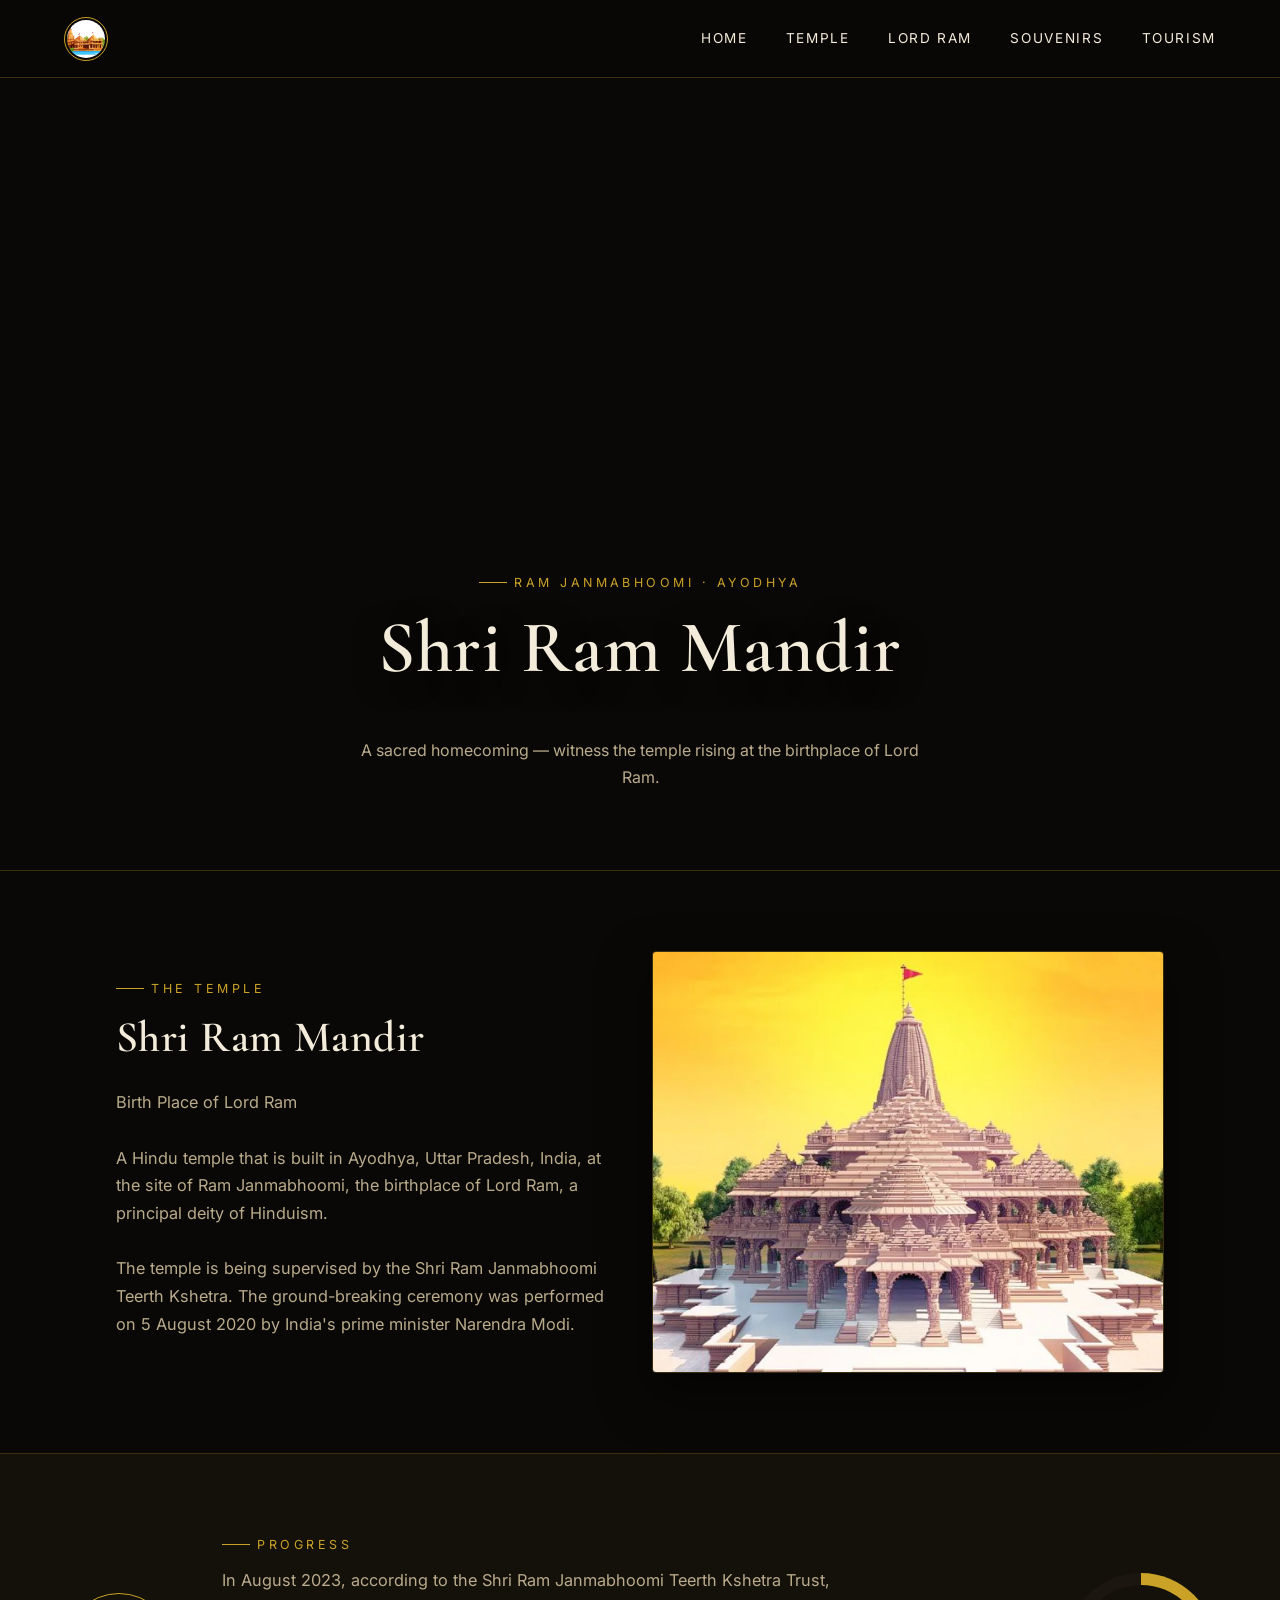
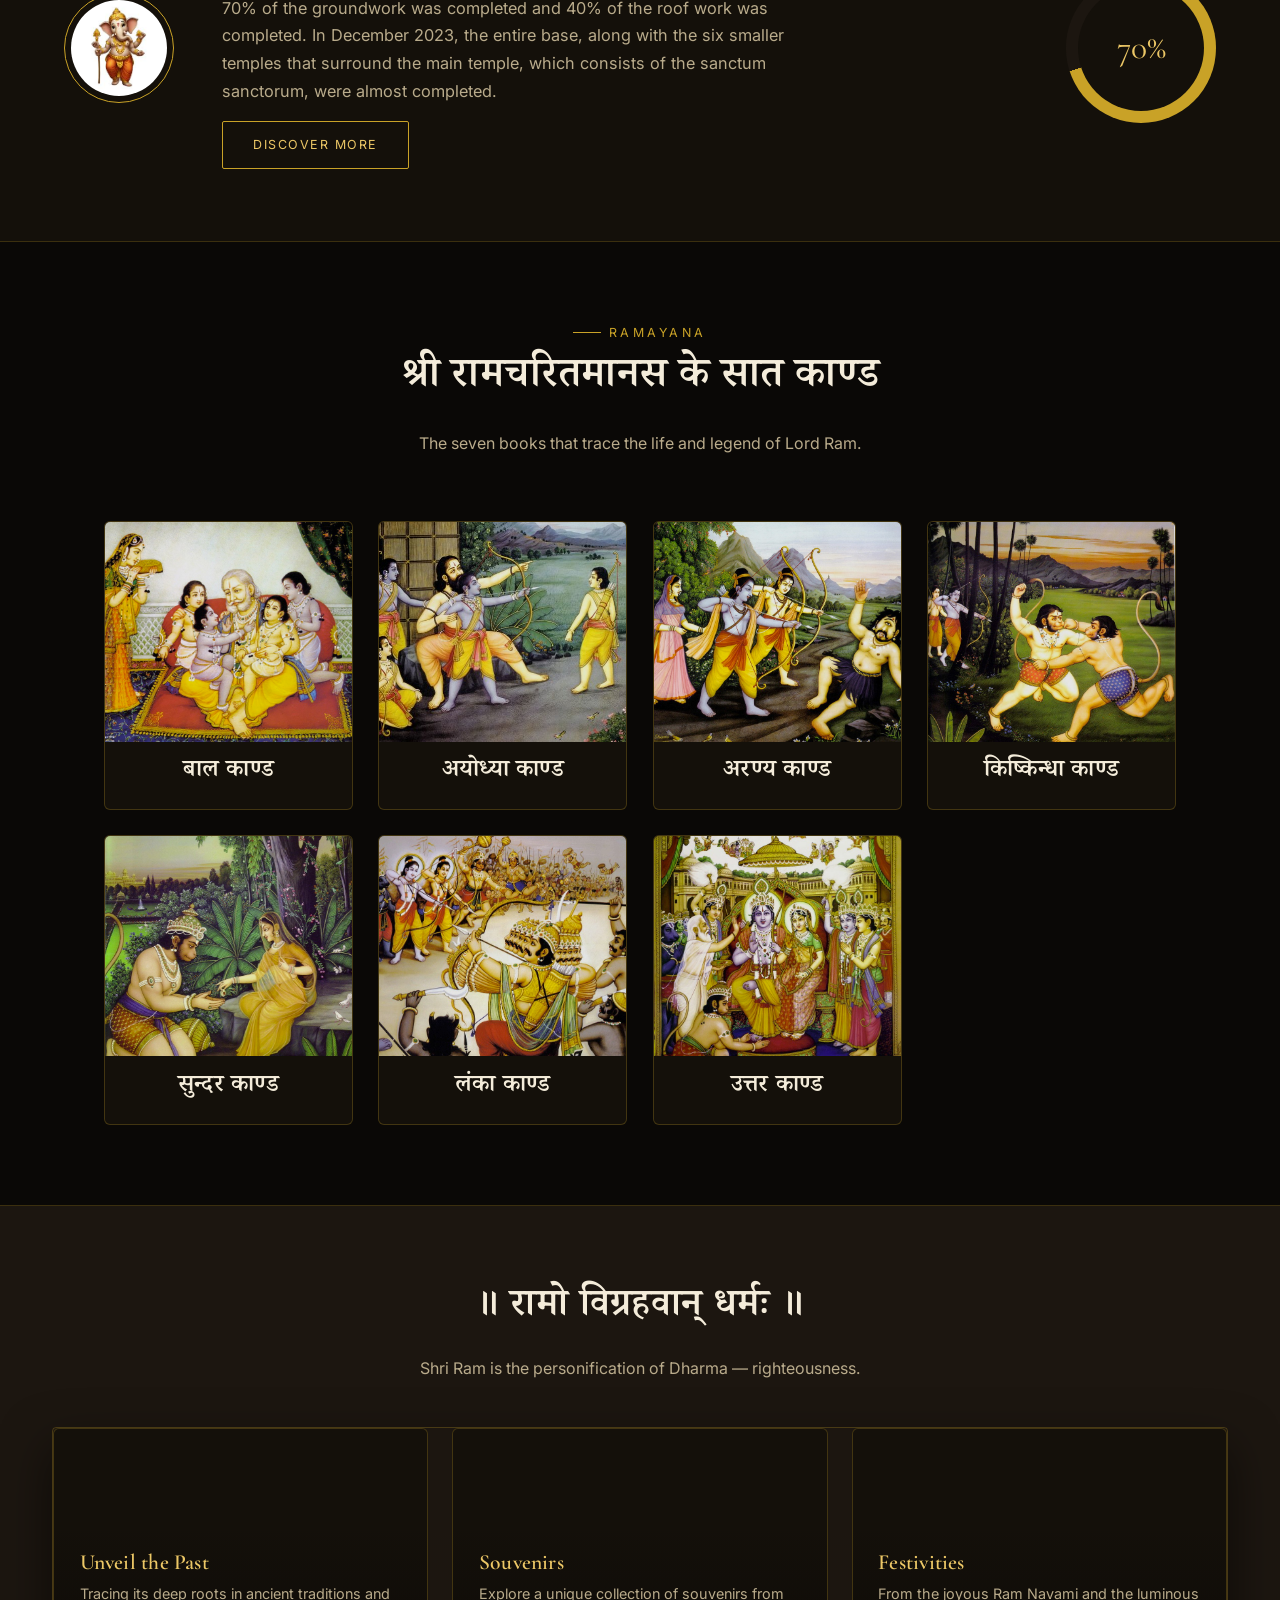
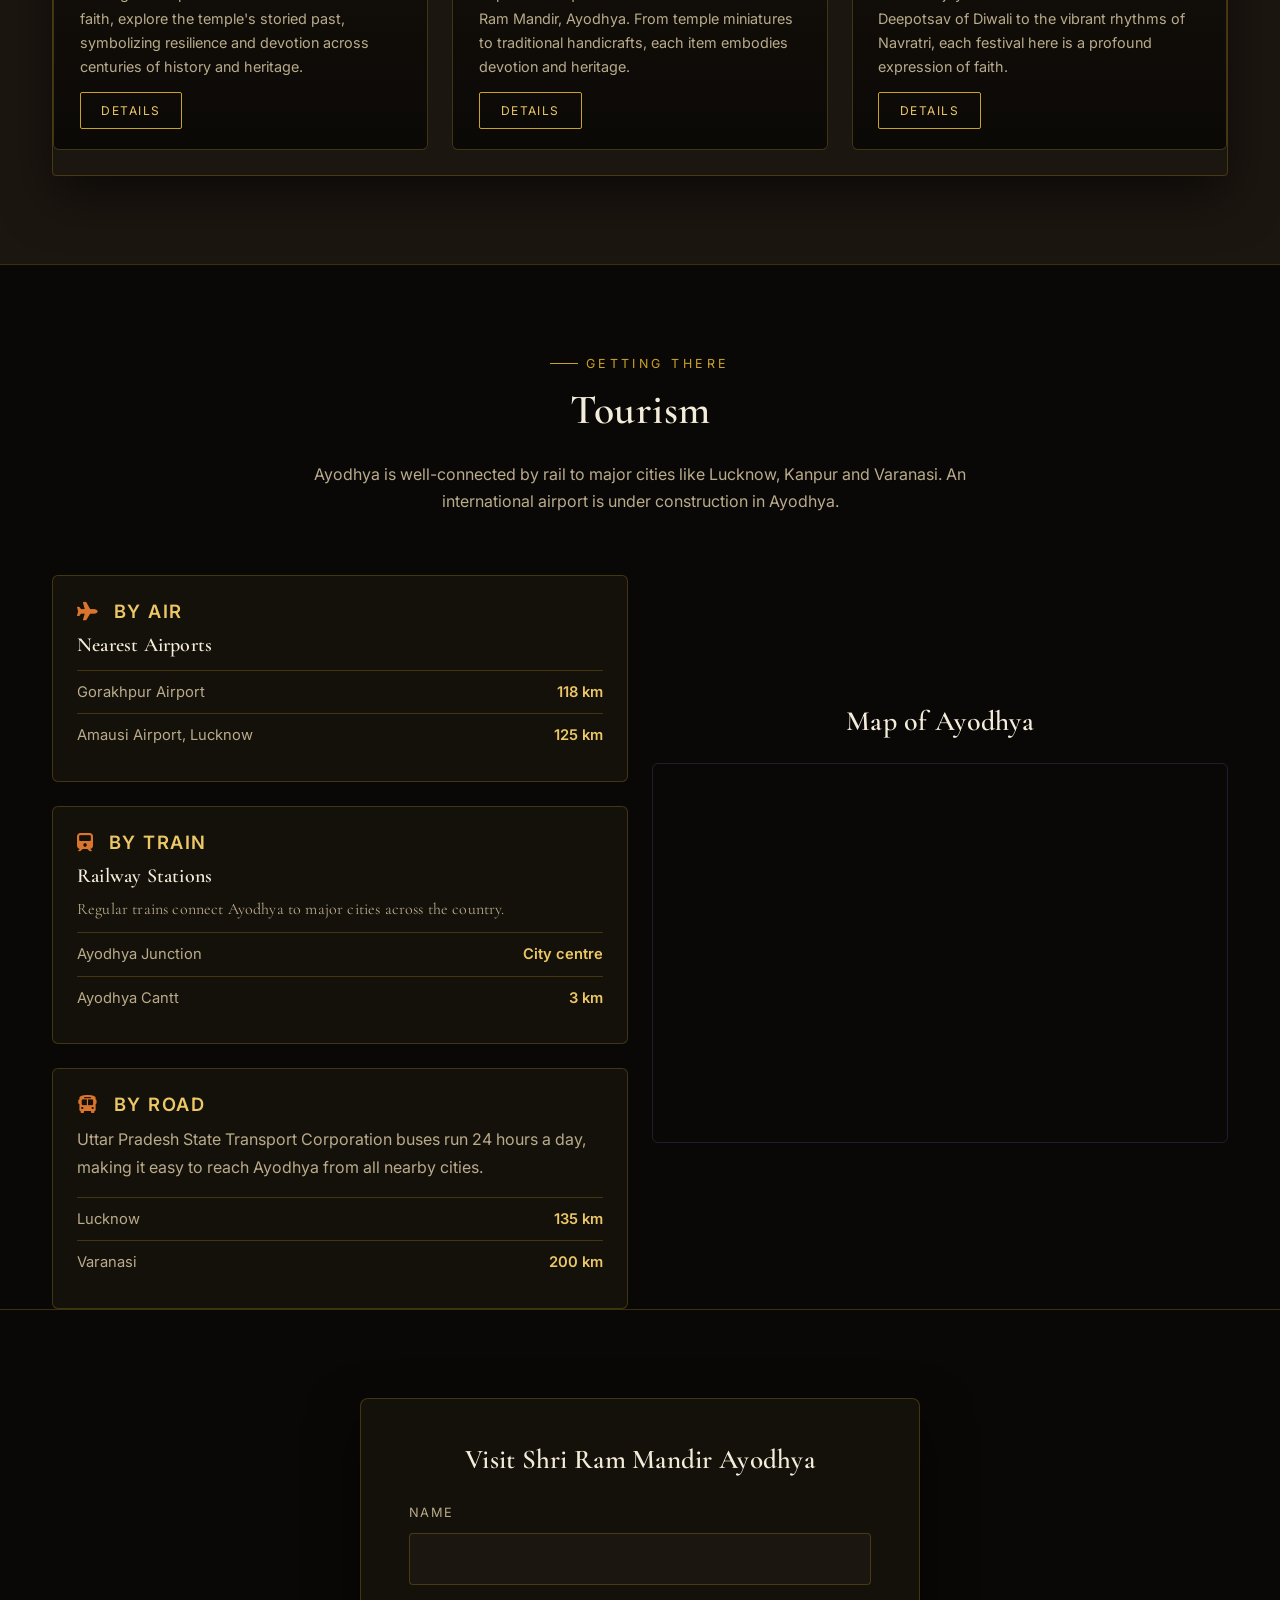
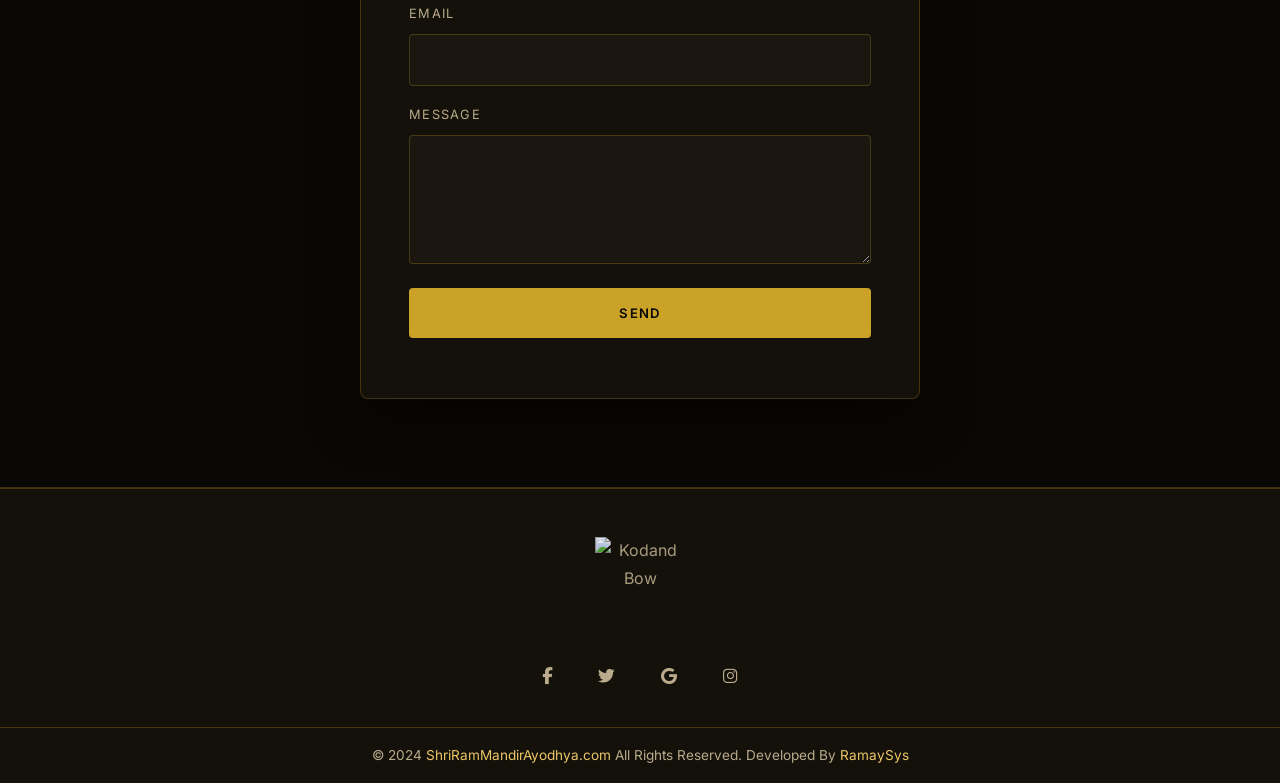
==== index.html @ 8f98cfe7 "change index_1 to index file" ====
<!DOCTYPE html>
<html lang="en">

<head>
    <meta charset="UTF-8">
    <meta name="viewport" content="width=device-width, initial-scale=1.0">
    <title>Shri Ram Mandir Ayodhya</title>

    <!-- Google Fonts -->
    <link rel="preconnect" href="https://fonts.googleapis.com">
    <link rel="preconnect" href="https://fonts.gstatic.com" crossorigin>
    <link
        href="https://fonts.googleapis.com/css2?family=Cormorant+Garamond:ital,wght@0,400;0,500;0,600;0,700;1,500&family=Noto+Serif+Devanagari:wght@500;600;700&family=Inter:wght@300;400;500;600;700&display=swap"
        rel="stylesheet">

    <!-- Bootstrap -->
    <link href="https://cdn.jsdelivr.net/npm/bootstrap@5.0.2/dist/css/bootstrap.min.css" rel="stylesheet"
        integrity="sha384-EVSTQN3/azprG1Anm3QDgpJLIm9Nao0Yz1ztcQTwFspd3yD65VohhpuuCOmLASjC" crossorigin="anonymous">

    <!-- Icons -->
    <link rel="stylesheet" href="https://cdnjs.cloudflare.com/ajax/libs/font-awesome/6.5.1/css/all.min.css">

    <!-- Site styles -->
    <link rel="stylesheet" href="css/style_1.css">
    <link rel="stylesheet" href="css/carousel.css">

    <!-- Favicon -->
    <link rel="icon" href="images/RamMadir.jpg">
</head>

<body data-bs-spy="scroll" data-bs-target=".navbar" data-bs-offset="100">

    <!-- ============ HEADER ============ -->
    <header>
        <input type="checkbox" id="toggler">
        <a class="navbar-brand" href="#Home">
            <img src="images/RamMadir.jpg" alt="Shri Ram Mandir emblem">
        </a>
        <label for="toggler" class="fas fa-bars" aria-label="Toggle navigation"></label>
        <nav class="navbar">
            <a href="#Home">Home</a>
            <a href="#Temple">Temple</a>
            <a href="#LordRam">Lord Ram</a>
            <a href="#OurSouvenir">Souvenirs</a>
            <a href="#Tourism">Tourism</a>
        </nav>
    </header>

    <!-- ============ HOME / HERO ============ -->
    <section id="Home" class="element">
        <div class="full-screen-video-container">
            <video class="elementor-video" src="video/RAM DARSHAN.mp4" autoplay loop muted playsinline></video>
            <div class="hero-caption">
                <span class="eyebrow">Ram Janmabhoomi &middot; Ayodhya</span>
                <h1>Shri Ram Mandir</h1>
                <p>A sacred homecoming — witness the temple rising at the birthplace of Lord Ram.</p>
            </div>
        </div>

        <hr id="Temple">

        <div class="row container mx-auto" style="padding: 5rem 5%;">
            <div class="col-lg-6">
                <div class="info text-left">
                    <span class="eyebrow">The Temple</span>
                    <h1>Shri Ram Mandir</h1>
                    <p style="font-size: medium;">Birth Place of Lord Ram<br><br>
                        A Hindu temple that is built in Ayodhya, Uttar Pradesh, India, at the site of Ram
                        Janmabhoomi, the birthplace of Lord Ram, a principal deity of Hinduism.<br><br>
                        The temple is being supervised by the Shri Ram Janmabhoomi Teerth Kshetra. The
                        ground-breaking ceremony was performed on 5 August 2020 by India's prime minister
                        Narendra Modi.
                    </p>
                </div>
            </div>
            <div class="col-lg-6">
                <div class="carousel slide" data-bs-ride="carousel" data-bs-interval="3000">
                    <div class="carousel-inner">
                        <div class="carousel-item active">
                            <img src="images/image1.jpg" class="d-block w-100" alt="Ram Mandir view 1">
                        </div>
                        <div class="carousel-item">
                            <img src="images/image2.webp" class="d-block w-100" alt="Ram Mandir view 2">
                        </div>
                        <div class="carousel-item">
                            <img src="images/image3.jpg" class="d-block w-100" alt="Ram Mandir view 3">
                        </div>
                        <div class="carousel-item">
                            <img src="images/Om.jpg" class="d-block w-100" alt="Om symbol">
                        </div>
                    </div>
                </div>
            </div>
        </div>
    </section>

    <!-- ============ CONSTRUCTION STATUS ============ -->
    <hr>
    <div class="status-section">
        <img class="ganesh-icon" src="images/ganesha.jpg" alt="Lord Ganesha">

        <div class="info text-left">
            <span class="eyebrow">Progress</span>
            <p style="font-size: medium;">In August 2023, according to the Shri Ram Janmabhoomi Teerth Kshetra
                Trust, 70% of the groundwork was completed and 40% of the roof work was completed. In December
                2023, the entire base, along with the six smaller temples that surround the main temple, which
                consists of the sanctum sanctorum, were almost completed.</p>
            <button type="button" class="btn btn-lg btn-secondary"><a href="index.html">Discover More</a></button>
        </div>

        <div class="progress-wrap">
            <div class="progress yellow" style="--pct:70;">
                <div class="progress-value"><span>70</span>%</div>
            </div>
        </div>
    </div>

    <hr id="LordRam">

    <!-- ============ KAAND / CHAPTERS ============ -->
    <div class="section-heading">
        <span class="eyebrow">Ramayana</span>
        <h2 class="devanagari">श्री रामचरितमानस के सात काण्ड</h2>
        <p>The seven books that trace the life and legend of Lord Ram.</p>
    </div>

    <div class="kaand-grid">
        <div class="card">
            <img src="images/balkand.jpg" alt="Bal Kand">
            <div class="container">
                <h1 class="devanagari">बाल काण्ड</h1>
            </div>
        </div>
        <div class="card">
            <img src="images/ram-balkand.jpg" alt="Ayodhya Kand">
            <div class="container">
                <h1 class="devanagari">अयोध्या काण्ड</h1>
            </div>
        </div>
        <div class="card">
            <img src="images/aranya.jpg" alt="Aranya Kand">
            <div class="container">
                <h1 class="devanagari">अरण्य काण्ड</h1>
            </div>
        </div>
        <div class="card">
            <img src="images/kiskindha.jpg" alt="Kishkindha Kand">
            <div class="container">
                <h1 class="devanagari">किष्किन्धा काण्ड</h1>
            </div>
        </div>
        <div class="card">
            <img src="images/sundarkand.jpg" alt="Sundar Kand">
            <div class="container">
                <h1 class="devanagari">सुन्दर काण्ड</h1>
            </div>
        </div>
        <div class="card">
            <img src="images/lankaKand.jpg" alt="Lanka Kand">
            <div class="container">
                <h1 class="devanagari">लंका काण्ड</h1>
            </div>
        </div>
        <div class="card">
            <img src="images/uttarkand.jpg" alt="Uttar Kand">
            <div class="container">
                <h1 class="devanagari">उत्तर काण्ड</h1>
            </div>
        </div>
    </div>

    <hr id="OurSouvenir">

    <!-- ============ OUR SOUVENIR ============ -->
    <section id="OurSouvenir" class="section-bg">
        <div class="container-fluid">
            <div class="container section-title">
                <h2 class="devanagari">॥ रामो विग्रहवान् धर्मः ॥</h2>
                <p>Shri Ram is the personification of Dharma — righteousness.</p>
            </div>

            <div id="carouselExampleControls" class="carousel slide" data-bs-ride="carousel">
                <div class="carousel-inner">
                    <div class="carousel-item active">
                        <div class="row">
                            <div class="col-lg-4">
                                <div class="card position-relative">
                                    <video autoplay muted loop playsinline>
                                        <source src="video/vids/idol.mp4" type="video/mp4">
                                    </video>
                                    <div class="card-overlay">
                                        <div class="card-overlay-content">
                                            <h5 class="card-title">Unveil the Past</h5>
                                            <p class="card-text">Tracing its deep roots in ancient traditions and
                                                faith, explore the temple's storied past, symbolizing resilience
                                                and devotion across centuries of history and heritage.</p>
                                            <a href="./history.html" class="card-overlay-button">Details</a>
                                        </div>
                                    </div>
                                </div>
                            </div>
                            <div class="col-lg-4">
                                <div class="card position-relative">
                                    <video autoplay muted loop playsinline>
                                        <source src="video/vids/hanuman.mp4" type="video/mp4">
                                    </video>
                                    <div class="card-overlay">
                                        <div class="card-overlay-content">
                                            <h5 class="card-title">Souvenirs</h5>
                                            <p class="card-text">Explore a unique collection of souvenirs from Ram
                                                Mandir, Ayodhya. From temple miniatures to traditional
                                                handicrafts, each item embodies devotion and heritage.</p>
                                            <a href="./history.html" class="card-overlay-button">Details</a>
                                        </div>
                                    </div>
                                </div>
                            </div>
                            <div class="col-lg-4">
                                <div class="card position-relative">
                                    <video autoplay muted loop playsinline>
                                        <source src="video/vids/diya.mp4" type="video/mp4">
                                    </video>
                                    <div class="card-overlay">
                                        <div class="card-overlay-content">
                                            <h5 class="card-title">Festivities</h5>
                                            <p class="card-text">From the joyous Ram Navami and the luminous
                                                Deepotsav of Diwali to the vibrant rhythms of Navratri, each
                                                festival here is a profound expression of faith.</p>
                                            <a href="./history.html" class="card-overlay-button">Details</a>
                                        </div>
                                    </div>
                                </div>
                            </div>
                        </div>
                    </div>

                    <div class="carousel-item">
                        <div class="row">
                            <div class="col-lg-4">
                                <div class="card position-relative">
                                    <video autoplay muted loop playsinline>
                                        <source src="video/vids/v1.mp4" type="video/mp4">
                                    </video>
                                    <div class="card-overlay">
                                        <div class="card-overlay-content">
                                            <h5 class="card-title">Souvenirs</h5>
                                            <p class="card-text">Explore a unique collection of souvenirs from Ram
                                                Mandir, Ayodhya, capturing the essence of this sacred site.</p>
                                            <a href="./history.html" class="card-overlay-button">Details</a>
                                        </div>
                                    </div>
                                </div>
                            </div>
                            <div class="col-lg-4">
                                <div class="card position-relative">
                                    <video autoplay muted loop playsinline>
                                        <source src="video/vids/laxmi.mp4" type="video/mp4">
                                    </video>
                                    <div class="card-overlay">
                                        <div class="card-overlay-content">
                                            <h5 class="card-title">Festivities</h5>
                                            <p class="card-text">From the joyous Ram Navami and the luminous
                                                Deepotsav of Diwali to the vibrant rhythms of Navratri.</p>
                                            <a href="./history.html" class="card-overlay-button">Details</a>
                                        </div>
                                    </div>
                                </div>
                            </div>
                            <div class="col-lg-4">
                                <div class="card position-relative">
                                    <video autoplay muted loop playsinline>
                                        <source src="video/vids/diya.mp4" type="video/mp4">
                                    </video>
                                    <div class="card-overlay">
                                        <div class="card-overlay-content">
                                            <h5 class="card-title">Festivities</h5>
                                            <p class="card-text">Immerse yourself in the spiritually delightful
                                                ambiance of festivals celebrated at the temple.</p>
                                            <a href="./history.html" class="card-overlay-button">Details</a>
                                        </div>
                                    </div>
                                </div>
                            </div>
                        </div>
                    </div>
                </div>

                <a class="carousel-control-prev" href="#carouselExampleControls" role="button" data-bs-slide="prev">
                    <span class="carousel-control-prev-icon" aria-hidden="true"></span>
                    <span class="visually-hidden">Previous</span>
                </a>
                <a class="carousel-control-next" href="#carouselExampleControls" role="button" data-bs-slide="next">
                    <span class="carousel-control-next-icon" aria-hidden="true"></span>
                    <span class="visually-hidden">Next</span>
                </a>
            </div>
        </div>
    </section>

    <hr id="Tourism">

    <!-- ============ TOURISM ============ -->
    <div class="container-fluid tourism" id="t1">
        <span class="eyebrow">Getting There</span>
        <h1>Tourism</h1>
        <p>Ayodhya is well-connected by rail to major cities like Lucknow, Kanpur and Varanasi. An international
            airport is under construction in Ayodhya.</p>
    </div>

    <div class="container">
        <div class="row">
            <div class="col-md-6">
                <div class="row g-4 mt-1">
                    <div class="col-12">
                        <div class="by-air px-4 py-4">
                            <h3 class="heading-3"><i class="fa-solid fa-plane fa-beat"></i> By Air</h3>
                            <h5 class="heading-5">Nearest Airports</h5>
                            <ul>
                                <li>Gorakhpur Airport <span>118 km</span></li>
                                <li>Amausi Airport, Lucknow <span>125 km</span></li>
                            </ul>
                        </div>
                    </div>
                    <div class="col-12">
                        <div class="by-train px-4 py-4">
                            <h3 class="heading-3"><i class="fa-solid fa-train fa-beat"></i> By Train</h3>
                            <h5 class="heading-5">Railway Stations</h5>
                            <h6 style="color: var(--ink-dim); font-weight: 400;">Regular trains connect Ayodhya to
                                major cities across the country.</h6>
                            <ul>
                                <li>Ayodhya Junction <span>City centre</span></li>
                                <li>Ayodhya Cantt <span>3 km</span></li>
                            </ul>
                        </div>
                    </div>
                    <div class="col-12">
                        <div class="by-road px-4 py-4">
                            <h3 class="heading-3"><i class="fa-solid fa-bus fa-beat"></i> By Road</h3>
                            <p style="color: var(--ink-dim);">Uttar Pradesh State Transport Corporation buses run
                                24 hours a day, making it easy to reach Ayodhya from all nearby cities.</p>
                            <ul>
                                <li>Lucknow <span>135 km</span></li>
                                <li>Varanasi <span>200 km</span></li>
                            </ul>
                        </div>
                    </div>
                </div>
            </div>

            <div class="col-md-6 my-auto">
                <h3 class="map-title mb-4 mt-5 mt-md-0">Map of Ayodhya</h3>
                <iframe class="map-frame"
                    src="https://www.google.com/maps/embed?pb=!1m18!1m12!1m3!1d4422.8800617963825!2d82.1993099437925!3d26.792103078119137!2m3!1f0!2f0!3f0!3m2!1i1024!2i768!4f13.1!3m3!1m2!1s0x399a07ecea844a61%3A0x7fc4cfd2e634099a!2sRoyal%20Heritage%20Hotel%20%26%20Resort!5e0!3m2!1sen!2sin!4v1711508084997!5m2!1sen!2sin"
                    loading="lazy" referrerpolicy="no-referrer-when-downgrade" title="Map of Ayodhya"></iframe>
            </div>
        </div>
    </div>

    <hr>

    <!-- ============ FEEDBACK ============ -->
    <div class="container" id="feedback">
        <div class="form-container">
            <h2>Visit Shri Ram Mandir Ayodhya</h2>
            <form id="visitForm" action="#" method="post" onsubmit="return validateForm()">
                <label for="name">Name</label>
                <input type="text" id="name" name="name" required>
                <label for="email">Email</label>
                <input type="email" id="email" name="email" required>
                <label for="message">Message</label>
                <textarea id="message" name="message" rows="4" required></textarea>
                <input type="submit" value="Send">
            </form>
            <p id="error-msg" class="error"></p>
            <p id="thank-you" class="thank-you" style="display: none;">Thank you for your message!</p>
        </div>
    </div>

    <hr>

    <!-- ============ FOOTER ============ -->
    <footer class="text-center bg-body-tertiary">
        <img loading="lazy" width="90" height="90"
            src="https://shrirammandirayodhya.com/wp-content/uploads/2021/11/bow-150x150.png" class="image"
            alt="Kodand Bow">

        <div class="container pt-2">
            <section class="mb-4">
                <a class="btn btn-link btn-floating btn-lg text-body m-1" href="#!" role="button"
                    aria-label="Facebook"><i class="fab fa-facebook-f"></i></a>
                <a class="btn btn-link btn-floating btn-lg text-body m-1" href="#!" role="button"
                    aria-label="Twitter"><i class="fab fa-twitter"></i></a>
                <a class="btn btn-link btn-floating btn-lg text-body m-1" href="#!" role="button" aria-label="Google"><i
                        class="fab fa-google"></i></a>
                <a class="btn btn-link btn-floating btn-lg text-body m-1" href="https://www.instagram.com/?hl=en"
                    role="button" aria-label="Instagram"><i class="fab fa-instagram"></i></a>
            </section>
        </div>

        <div class="text-center p-3">
            © 2024
            <a href="index_1.html">ShriRamMandirAyodhya.com</a>
            All Rights Reserved. Developed By
            <a href="index_1.html">RamaySys</a>
        </div>
    </footer>

    <!-- Scripts -->
    <script src="https://cdn.jsdelivr.net/npm/@popperjs/core@2.9.2/dist/umd/popper.min.js"
        integrity="sha384-IQsoLXl5PILFhosVNubq5LC7Qb9DXgDA9i+tQ8Zj3iwWAwPtgFTxbJ8NT4GN1R8p"
        crossorigin="anonymous"></script>
    <script src="https://cdn.jsdelivr.net/npm/bootstrap@5.0.2/dist/js/bootstrap.bundle.min.js"
        integrity="sha384-MrcW6ZMFYlzcLA8Nl+NtUVF0sA7MsXsP1UyJoMp4YLEuNSfAP+JcXn/tWtIaxVXM"
        crossorigin="anonymous"></script>
    <script src="main.js"></script>
</body>

</html>
---- css/style_1.css ----
/* =========================================================
   Shri Ram Mandir Ayodhya — Dark Temple Theme
   Design tokens
   ========================================================= */
:root {
    --void: #0a0806;
    --panel: #14100a;
    --panel-alt: #1c1610;
    --panel-raise: #241c12;
    --gold: #c9a227;
    --gold-bright: #ecc766;
    --saffron: #d9752c;
    --maroon: #7a1626;
    --ink: #f4ecda;
    --ink-dim: #b9ab8b;
    --line: rgba(201, 162, 39, 0.25);
    --line-strong: rgba(201, 162, 39, 0.55);
    --shadow: 0 20px 50px rgba(0, 0, 0, 0.55);

    --font-display: 'Cormorant Garamond', 'Georgia', serif;
    --font-dev: 'Noto Serif Devanagari', 'Georgia', serif;
    --font-body: 'Inter', 'Open Sans', sans-serif;

    --container: 1200px;
}

* {
    box-sizing: border-box;
}

html {
    scroll-behavior: smooth;
}

body {
    margin: 0;
    background: var(--void);
    color: var(--ink);
    font-family: var(--font-body);
    font-weight: 400;
    line-height: 1.7;
    -webkit-font-smoothing: antialiased;
    overflow-x: hidden;
}

img {
    max-width: 100%;
    display: block;
}

a {
    color: var(--gold-bright);
    text-decoration: none;
    transition: color .25s ease;
}

a:hover {
    color: var(--saffron);
}

h1,
h2,
h3,
h4,
h5,
h6 {
    font-family: var(--font-display);
    color: var(--ink);
    font-weight: 600;
    letter-spacing: .01em;
    margin: 0 0 .6em;
}

/* Devanagari headings get the serif Devanagari face automatically */
h1:lang(hi),
h2:lang(hi),
h3:lang(hi),
.devanagari {
    font-family: var(--font-dev);
}

::selection {
    background: var(--gold);
    color: var(--void);
}

:focus-visible {
    outline: 2px solid var(--gold-bright);
    outline-offset: 3px;
}

@media (prefers-reduced-motion: reduce) {
    * {
        animation-duration: .001ms !important;
        animation-iteration-count: 1 !important;
        transition-duration: .001ms !important;
        scroll-behavior: auto !important;
    }
}

.container,
.container-fluid {
    max-width: var(--container);
}

/* =========================================================
   Section rhythm + signature spire divider
   ========================================================= */
section,
.section-bg {
    position: relative;
}

.eyebrow {
    display: inline-flex;
    align-items: center;
    gap: .6em;
    font-family: var(--font-body);
    font-size: .78rem;
    letter-spacing: .28em;
    text-transform: uppercase;
    color: var(--gold);
    margin-bottom: .9em;
}

.eyebrow::before {
    content: "";
    width: 28px;
    height: 1px;
    background: var(--gold);
    display: inline-block;
}

.spire-divider {
    width: 100%;
    height: 46px;
    display: block;
    margin: 0 auto;
}

.spire-divider path,
.spire-divider line {
    stroke: var(--gold);
}

hr {
    border: none;
    border-top: 1px solid var(--line);
    margin: 0;
    opacity: 1;
}

/* =========================================================
   Header / Navigation
   ========================================================= */
header {
    position: sticky;
    top: 0;
    z-index: 1000;
    display: flex;
    align-items: center;
    justify-content: space-between;
    padding: .9rem 5%;
    background: rgba(10, 8, 6, 0.85);
    backdrop-filter: blur(10px);
    border-bottom: 1px solid var(--line);
}

.navbar-brand {
    display: flex;
    align-items: center;
    gap: .7rem;
}

.navbar-brand img {
    height: 44px;
    width: 44px;
    object-fit: cover;
    border-radius: 50%;
    border: 1.5px solid var(--gold);
    padding: 2px;
}

header nav.navbar {
    display: flex;
    align-items: center;
    gap: 2.4rem;
}

header nav.navbar a {
    position: relative;
    color: var(--ink);
    font-family: var(--font-body);
    font-size: .85rem;
    letter-spacing: .12em;
    text-transform: uppercase;
    padding: .3rem 0;
}

header nav.navbar a::after {
    content: "";
    position: absolute;
    left: 0;
    bottom: -4px;
    width: 0;
    height: 1.5px;
    background: var(--gold-bright);
    transition: width .3s ease;
}

header nav.navbar a:hover {
    color: var(--gold-bright);
}

header nav.navbar a:hover::after {
    width: 100%;
}

#toggler,
header label.fas {
    display: none;
}

header label.fas {
    font-size: 1.5rem;
    color: var(--gold-bright);
    cursor: pointer;
    z-index: 1100;
}

@media (max-width: 900px) {
    header label.fas {
        display: block;
    }

    header nav.navbar {
        position: fixed;
        top: 0;
        right: 0;
        height: 100vh;
        width: min(78vw, 320px);
        background: var(--panel);
        border-left: 1px solid var(--line);
        flex-direction: column;
        align-items: flex-start;
        justify-content: center;
        gap: 2rem;
        padding: 2rem 2.4rem;
        transform: translateX(100%);
        transition: transform .35s ease;
        box-shadow: var(--shadow);
    }

    #toggler:checked~nav.navbar {
        transform: translateX(0);
    }
}

/* =========================================================
   Hero
   ========================================================= */
.full-screen-video-container {
    position: relative;
    width: 100%;
    height: 88vh;
    overflow: hidden;
    background: var(--void);
}

.full-screen-video-container video {
    width: 100%;
    height: 100%;
    object-fit: cover;
    display: block;
    filter: brightness(.55) saturate(1.05);
}

.full-screen-video-container::after {
    content: "";
    position: absolute;
    inset: 0;
    background: linear-gradient(180deg, rgba(10, 8, 6, .15) 0%, rgba(10, 8, 6, .35) 55%, var(--void) 100%);
}

.hero-caption {
    position: absolute;
    left: 50%;
    bottom: 10%;
    transform: translateX(-50%);
    text-align: center;
    z-index: 2;
    width: 90%;
}

.hero-caption .eyebrow {
    justify-content: center;
}

.hero-caption h1 {
    font-size: clamp(2.4rem, 6vw, 4.6rem);
    color: var(--ink);
    text-shadow: 0 8px 30px rgba(0, 0, 0, .6);
}

.hero-caption p {
    color: var(--ink-dim);
    max-width: 560px;
    margin: 0 auto;
}

/* =========================================================
   Generic content blocks
   ========================================================= */
.info h1 {
    font-size: clamp(2rem, 3.4vw, 2.8rem);
}

.info p {
    color: var(--ink-dim);
    font-size: 1.02rem !important;
}

.row.container {
    display: flex;
    flex-wrap: wrap;
    align-items: center;
    gap: 2.5rem 0;
}

.btn,
button,
input[type="submit"] {
    font-family: var(--font-body);
}

.btn-secondary,
.btn.btn-lg.btn-secondary {
    background: transparent;
    border: 1px solid var(--gold);
    color: var(--gold-bright);
    letter-spacing: .12em;
    text-transform: uppercase;
    font-size: .78rem;
    padding: .85rem 1.9rem;
    border-radius: 2px;
    transition: all .3s ease;
}

.btn-secondary a {
    color: inherit;
}

.btn-secondary:hover,
.btn.btn-lg.btn-secondary:hover {
    background: var(--gold);
    color: var(--void);
    box-shadow: 0 0 24px rgba(201, 162, 39, .35);
}

/* =========================================================
   Carousel (hero side)
   ========================================================= */
.carousel {
    border: 1px solid var(--line);
    box-shadow: var(--shadow);
    overflow: hidden;
    border-radius: 4px;
}

.carousel-item img {
    height: 420px;
    width: 100%;
    object-fit: cover;
}

@media (max-width: 576px) {
    .carousel-item img {
        height: 260px;
    }
}

.carousel-control-prev,
.carousel-control-next {
    width: 8%;
}

.carousel-indicators [data-bs-target] {
    background-color: var(--gold);
}

/* =========================================================
   Progress / construction status section
   ========================================================= */
.status-section {
    display: grid;
    grid-template-columns: auto 1fr auto;
    align-items: center;
    gap: 3rem;
    padding: 4.5rem 5%;
    background: var(--panel);
}

.status-section img.ganesh-icon {
    width: 110px;
    height: 110px;
    object-fit: cover;
    border-radius: 50%;
    border: 1.5px solid var(--gold);
    padding: 6px;
}

.status-section .info p {
    max-width: 620px;
}

.progress-wrap {
    display: flex;
    justify-content: center;
}

.progress {
    position: relative;
    width: 150px;
    height: 150px;
    border-radius: 50%;
    background: conic-gradient(var(--gold) calc(var(--pct, 70) * 1%), var(--panel-alt) 0);
    display: flex;
    align-items: center;
    justify-content: center;
}

.progress::before {
    content: "";
    position: absolute;
    inset: 12px;
    background: var(--panel);
    border-radius: 50%;
}

.progress-value {
    position: relative;
    z-index: 2;
    font-family: var(--font-display);
    font-size: 2.1rem;
    color: var(--gold-bright);
}

.progress-value span {
    font-size: 2.1rem;
}

@media (max-width: 900px) {
    .status-section {
        grid-template-columns: 1fr;
        text-align: center;
        gap: 1.8rem;
    }

    .status-section img.ganesh-icon {
        margin: 0 auto;
    }
}

/* =========================================================
   Kaand cards (scripture chapters)
   ========================================================= */
.section-heading {
    text-align: center;
    padding: 4.5rem 5% 1rem;
}

.section-heading h2 {
    font-size: clamp(1.8rem, 3.4vw, 2.6rem);
}

.section-heading p {
    color: var(--ink-dim);
}

.kaand-grid {
    display: grid;
    grid-template-columns: repeat(auto-fit, minmax(230px, 1fr));
    gap: 1.6rem;
    padding: 2rem 5% 5rem;
    max-width: var(--container);
    margin: 0 auto;
}

.kaand-grid .card {
    position: relative;
    background: var(--panel);
    border: 1px solid var(--line);
    border-radius: 6px;
    overflow: hidden;
    transition: transform .35s ease, border-color .35s ease, box-shadow .35s ease;
}

.kaand-grid .card:hover {
    transform: translateY(-6px);
    border-color: var(--line-strong);
    box-shadow: var(--shadow);
}

.kaand-grid .card img {
    height: 220px;
    width: 100%;
    object-fit: cover;
    filter: saturate(1.05) brightness(.9);
    transition: filter .35s ease;
}

.kaand-grid .card:hover img {
    filter: saturate(1.15) brightness(1);
}

.kaand-grid .card .container {
    padding: 1.1rem 1.2rem 1.3rem;
    text-align: center;
}

.kaand-grid .card h1 {
    font-size: 1.5rem;
    margin: 0;
}

/* =========================================================
   Our Souvenir — video card carousel
   ========================================================= */
.section-bg {
    background: var(--panel-alt);
    padding: 5rem 0 5.5rem;
}

.section-title {
    text-align: center;
    margin-bottom: 2.8rem;
}

.section-title h2 {
    font-size: clamp(1.7rem, 3vw, 2.4rem);
}

.section-title p {
    color: var(--ink-dim);
}

.card.position-relative {
    border-radius: 6px;
    overflow: hidden;
    border: 1px solid var(--line);
    background: var(--panel);
    margin-bottom: 1.6rem;
}

.card.position-relative video {
    width: 100%;
    height: 320px;
    object-fit: cover;
    display: block;
}

.card-overlay {
    position: absolute;
    inset: 0;
    display: flex;
    align-items: flex-end;
    background: linear-gradient(180deg, rgba(10, 8, 6, 0) 30%, rgba(10, 8, 6, .92) 100%);
}

.card-overlay-content {
    padding: 1.6rem;
}

.card-overlay-content .card-title {
    font-family: var(--font-display);
    color: var(--gold-bright);
    font-size: 1.35rem;
    margin-bottom: .4rem;
}

.card-overlay-content .card-text {
    color: var(--ink-dim);
    font-size: .9rem;
    margin-bottom: 1rem;
}

.card-overlay-button {
    background: transparent;
    border: 1px solid var(--gold);
    color: var(--gold-bright) !important;
    font-size: .75rem;
    letter-spacing: .12em;
    text-transform: uppercase;
    padding: .6rem 1.3rem;
    border-radius: 2px;
}

.card-overlay-button:hover {
    background: var(--gold);
    color: var(--void) !important;
}

/* =========================================================
   Tourism
   ========================================================= */
.tourism {
    text-align: center;
    padding: 5rem 5% 2rem;
}

.tourism h1 {
    font-size: clamp(1.9rem, 3.4vw, 2.6rem);
}

.tourism p {
    color: var(--ink-dim);
    max-width: 680px;
    margin: 0 auto;
}

.by-air,
.by-train,
.by-road {
    background: var(--panel);
    border: 1px solid var(--line);
    border-radius: 6px;
    height: 100%;
    transition: border-color .3s ease, transform .3s ease;
}

.by-air:hover,
.by-train:hover,
.by-road:hover {
    border-color: var(--line-strong);
    transform: translateY(-4px);
}

.heading-3 {
    font-family: var(--font-body);
    font-size: 1.15rem;
    text-transform: uppercase;
    letter-spacing: .08em;
    color: var(--gold-bright);
}

.heading-3 i {
    color: var(--saffron);
    margin-right: .5rem;
}

.by-air ul,
.by-train ul,
.by-road ul {
    list-style: none;
    padding: 0;
    margin: .8rem 0 0;
}

.by-air ul li,
.by-train ul li,
.by-road ul li {
    display: flex;
    justify-content: space-between;
    padding: .55rem 0;
    border-top: 1px solid var(--line);
    color: var(--ink-dim);
    font-size: .92rem;
}

.by-air ul li span,
.by-train ul li span,
.by-road ul li span {
    color: var(--gold-bright);
    font-weight: 600;
}

.map-title {
    text-align: center;
    color: var(--ink);
}

.map-frame {
    width: 100%;
    height: 380px;
    border: 1px solid var(--line);
    border-radius: 6px;
    filter: grayscale(.3) invert(.92) contrast(.9);
}

.container.d-flex.align-items-center.justify-content-between {
    flex-wrap: wrap;
    gap: 2rem;
    padding: 0 5% 2rem;
}

.container.d-flex.align-items-center.justify-content-between .map {
    width: 100%;
}

/* =========================================================
   Feedback form
   ========================================================= */
#feedback {
    padding: 5.5rem 5%;
    display: flex;
    justify-content: center;
}

.form-container {
    width: 100%;
    max-width: 560px;
    background: var(--panel);
    border: 1px solid var(--line);
    border-radius: 8px;
    padding: 2.8rem clamp(1.5rem, 4vw, 3rem);
    box-shadow: var(--shadow);
}

.form-container h2 {
    text-align: center;
    font-size: 1.7rem;
    margin-bottom: 1.6rem;
}

.form-container form {
    display: flex;
    flex-direction: column;
    gap: 1.1rem;
}

.form-container label {
    font-size: .8rem;
    letter-spacing: .1em;
    text-transform: uppercase;
    color: var(--ink-dim);
    margin-bottom: -.5rem;
}

.form-container input,
.form-container textarea {
    background: var(--panel-alt);
    border: 1px solid var(--line);
    border-radius: 4px;
    padding: .75rem .9rem;
    color: var(--ink);
    font-family: var(--font-body);
    font-size: .95rem;
    resize: vertical;
}

.form-container input:focus,
.form-container textarea:focus {
    outline: none;
    border-color: var(--gold);
}

.form-container input[type="submit"] {
    margin-top: .4rem;
    background: var(--gold);
    color: var(--void);
    border: none;
    font-weight: 600;
    letter-spacing: .1em;
    text-transform: uppercase;
    font-size: .82rem;
    padding: .85rem;
    cursor: pointer;
    transition: background .3s ease, box-shadow .3s ease;
}

.form-container input[type="submit"]:hover {
    background: var(--gold-bright);
    box-shadow: 0 0 24px rgba(201, 162, 39, .4);
}

.error {
    color: #e6746b;
    text-align: center;
    font-size: .88rem;
}

.thank-you {
    color: var(--gold-bright);
    text-align: center;
    font-size: .95rem;
}

/* =========================================================
   Footer
   ========================================================= */
footer.text-center.bg-body-tertiary {
    background: var(--panel) !important;
    border-top: 1px solid var(--line);
    padding-top: 3rem;
    color: var(--ink-dim);
}

footer img.image {
    margin: 0 auto 1rem;
    opacity: .9;
}

footer .btn-floating {
    color: var(--ink-dim) !important;
    font-size: 1.05rem;
    transition: color .25s ease, transform .25s ease;
}

footer .btn-floating:hover {
    color: var(--gold-bright) !important;
    transform: translateY(-3px);
}

footer .text-center.p-3 {
    border-top: 1px solid var(--line);
    margin-top: 1.5rem;
    font-size: .85rem;
    color: var(--ink-dim);
}

footer .text-center.p-3 a {
    color: var(--gold-bright) !important;
}

/* =========================================================
   Responsive utility polish
   ========================================================= */
@media (max-width: 991px) {
    .row.container .col-lg-6 {
        width: 100%;
        flex: 0 0 100%;
        max-width: 100%;
    }

    .status-section {
        text-align: center;
    }

    .container.d-flex.align-items-center.justify-content-between {
        flex-direction: column;
    }
}

@media (max-width: 576px) {
    header {
        padding: .8rem 6%;
    }

    .full-screen-video-container {
        height: 72vh;
    }

    .kaand-grid {
        grid-template-columns: repeat(auto-fit, minmax(160px, 1fr));
    }
}
---- css/carousel.css ----
/* Carousel overrides — Our Souvenir + hero image carousel */

#carouselExampleControls .carousel-control-prev,
#carouselExampleControls .carousel-control-next {
    width: 5%;
    opacity: 0;
    transition: opacity .3s ease;
}

#carouselExampleControls:hover .carousel-control-prev,
#carouselExampleControls:hover .carousel-control-next {
    opacity: 1;
}

#carouselExampleControls .carousel-control-prev-icon,
#carouselExampleControls .carousel-control-next-icon {
    background-color: rgba(201, 162, 39, 0.85);
    border-radius: 50%;
    padding: 1.1rem;
    background-size: 50%, 50%;
}

.carousel-fade .carousel-item {
    transition: opacity .6s ease;
}
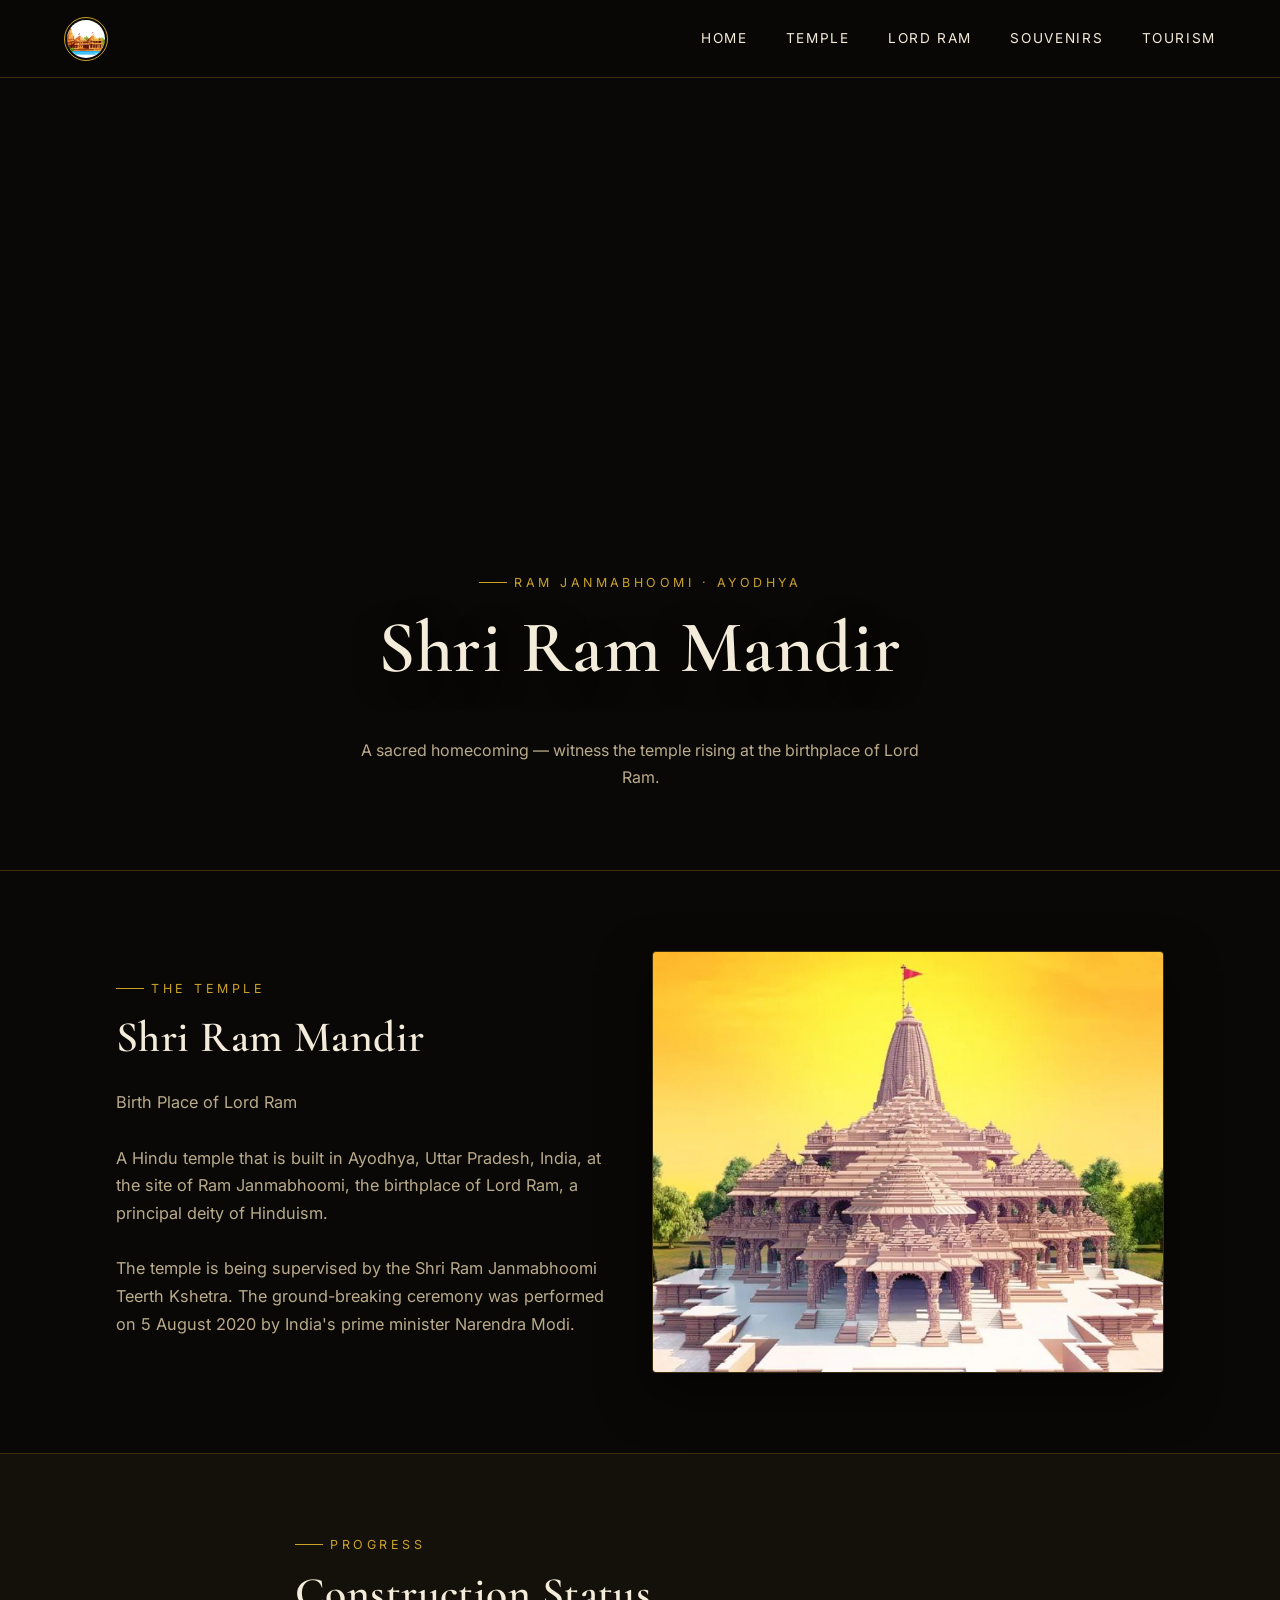
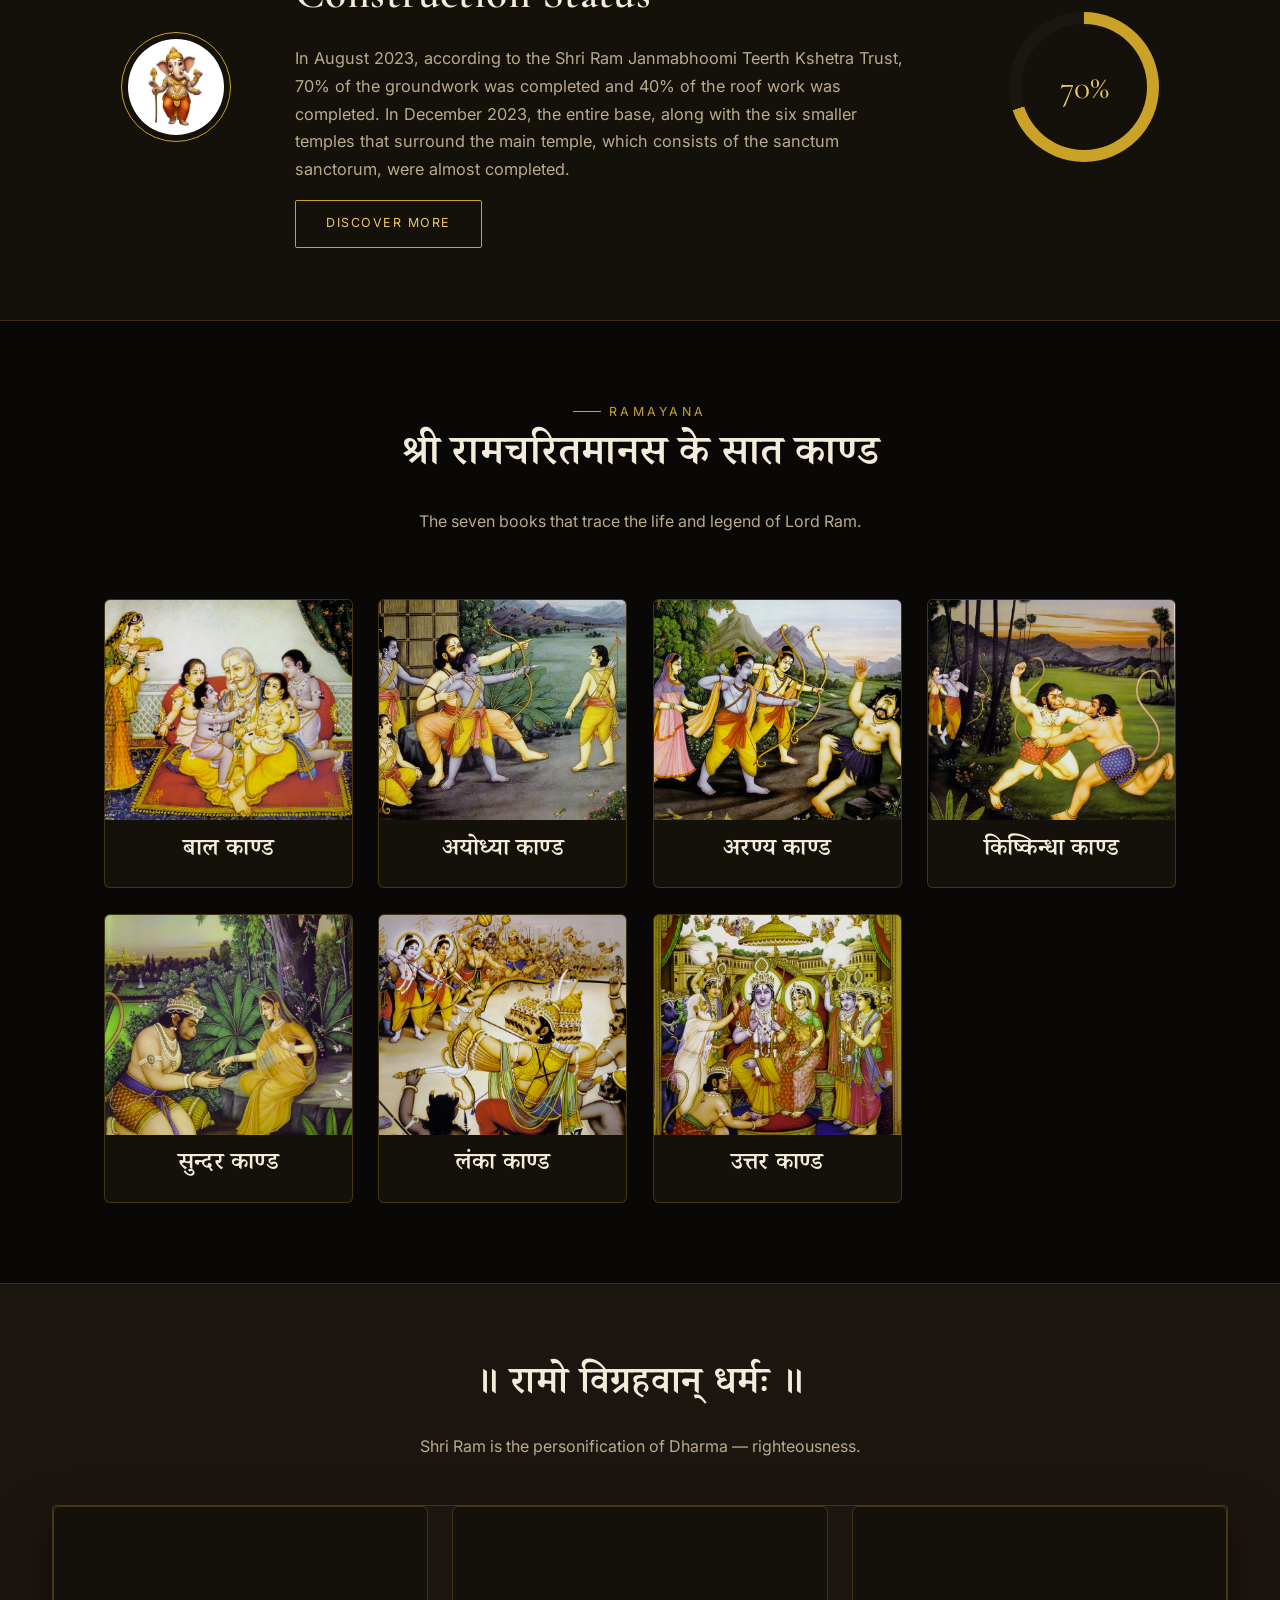
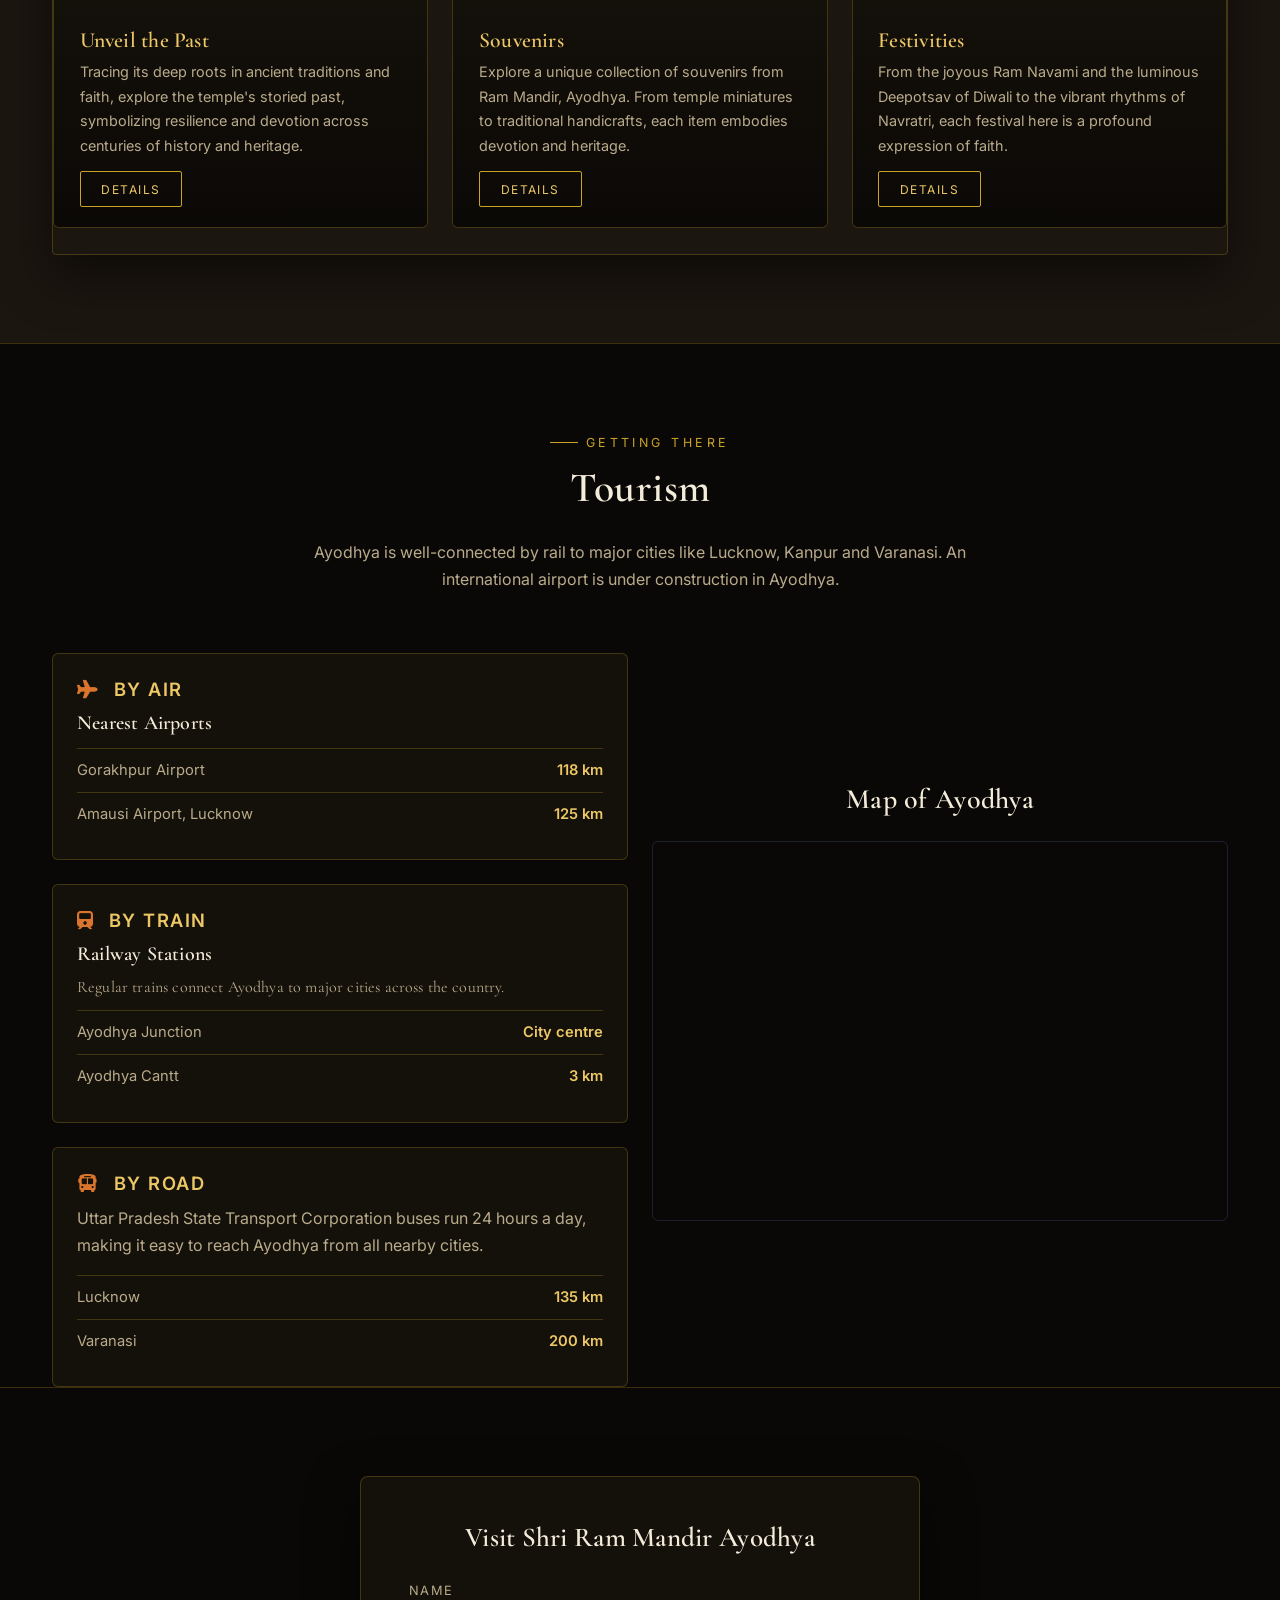
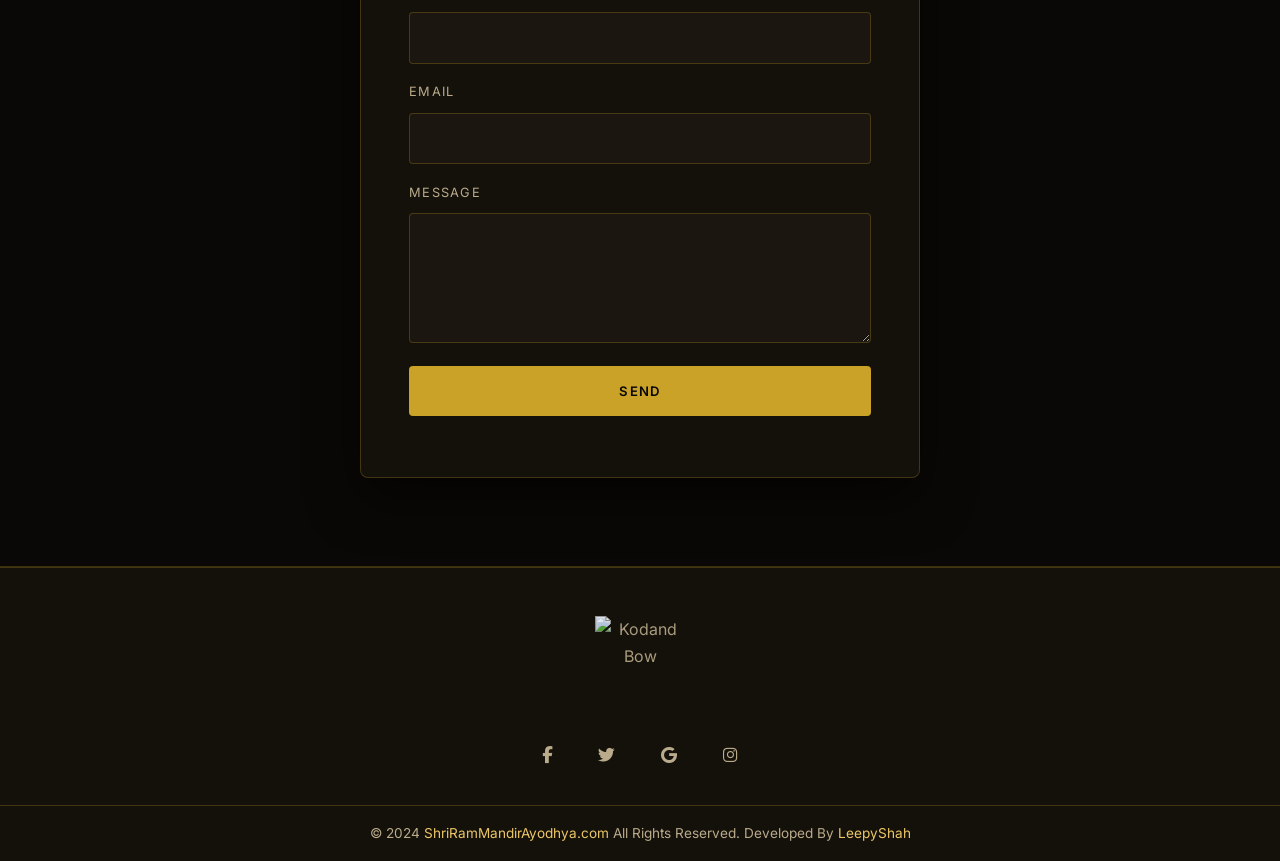
==== commit 0af667dc: "fix:progress section" ====
--- a/index.html
+++ b/index.html
@@ -64,7 +64,7 @@
                 <div class="info text-left">
                     <span class="eyebrow">The Temple</span>
                     <h1>Shri Ram Mandir</h1>
-                    <p style="font-size: medium;">Birth Place of Lord Ram<br><br>
+                    <p>Birth Place of Lord Ram<br><br>
                         A Hindu temple that is built in Ayodhya, Uttar Pradesh, India, at the site of Ram
                         Janmabhoomi, the birthplace of Lord Ram, a principal deity of Hinduism.<br><br>
                         The temple is being supervised by the Shri Ram Janmabhoomi Teerth Kshetra. The
@@ -101,11 +101,12 @@
 
         <div class="info text-left">
             <span class="eyebrow">Progress</span>
-            <p style="font-size: medium;">In August 2023, according to the Shri Ram Janmabhoomi Teerth Kshetra
+            <h1>Construction Status</h1>
+            <p>In August 2023, according to the Shri Ram Janmabhoomi Teerth Kshetra
                 Trust, 70% of the groundwork was completed and 40% of the roof work was completed. In December
                 2023, the entire base, along with the six smaller temples that surround the main temple, which
                 consists of the sanctum sanctorum, were almost completed.</p>
-            <button type="button" class="btn btn-lg btn-secondary"><a href="index.html">Discover More</a></button>
+            <a href="index.html" class="btn btn-lg btn-secondary">Discover More</a>
         </div>
 
         <div class="progress-wrap">
@@ -399,9 +400,9 @@
 
         <div class="text-center p-3">
             © 2024
-            <a href="index_1.html">ShriRamMandirAyodhya.com</a>
+            <a href="index.html">ShriRamMandirAyodhya.com</a>
             All Rights Reserved. Developed By
-            <a href="index_1.html">RamaySys</a>
+            <a href="index.html">LeepyShah</a>
         </div>
     </footer>
 
--- a/css/style_1.css
+++ b/css/style_1.css
@@ -393,9 +393,10 @@
    ========================================================= */
 .status-section {
     display: grid;
-    grid-template-columns: auto 1fr auto;
+    grid-template-columns: auto minmax(auto, 650px) auto;
+    justify-content: center;
     align-items: center;
-    gap: 3rem;
+    gap: 4rem;
     padding: 4.5rem 5%;
     background: var(--panel);
 }
@@ -853,4 +854,4 @@
     .kaand-grid {
         grid-template-columns: repeat(auto-fit, minmax(160px, 1fr));
     }
-}
+}
